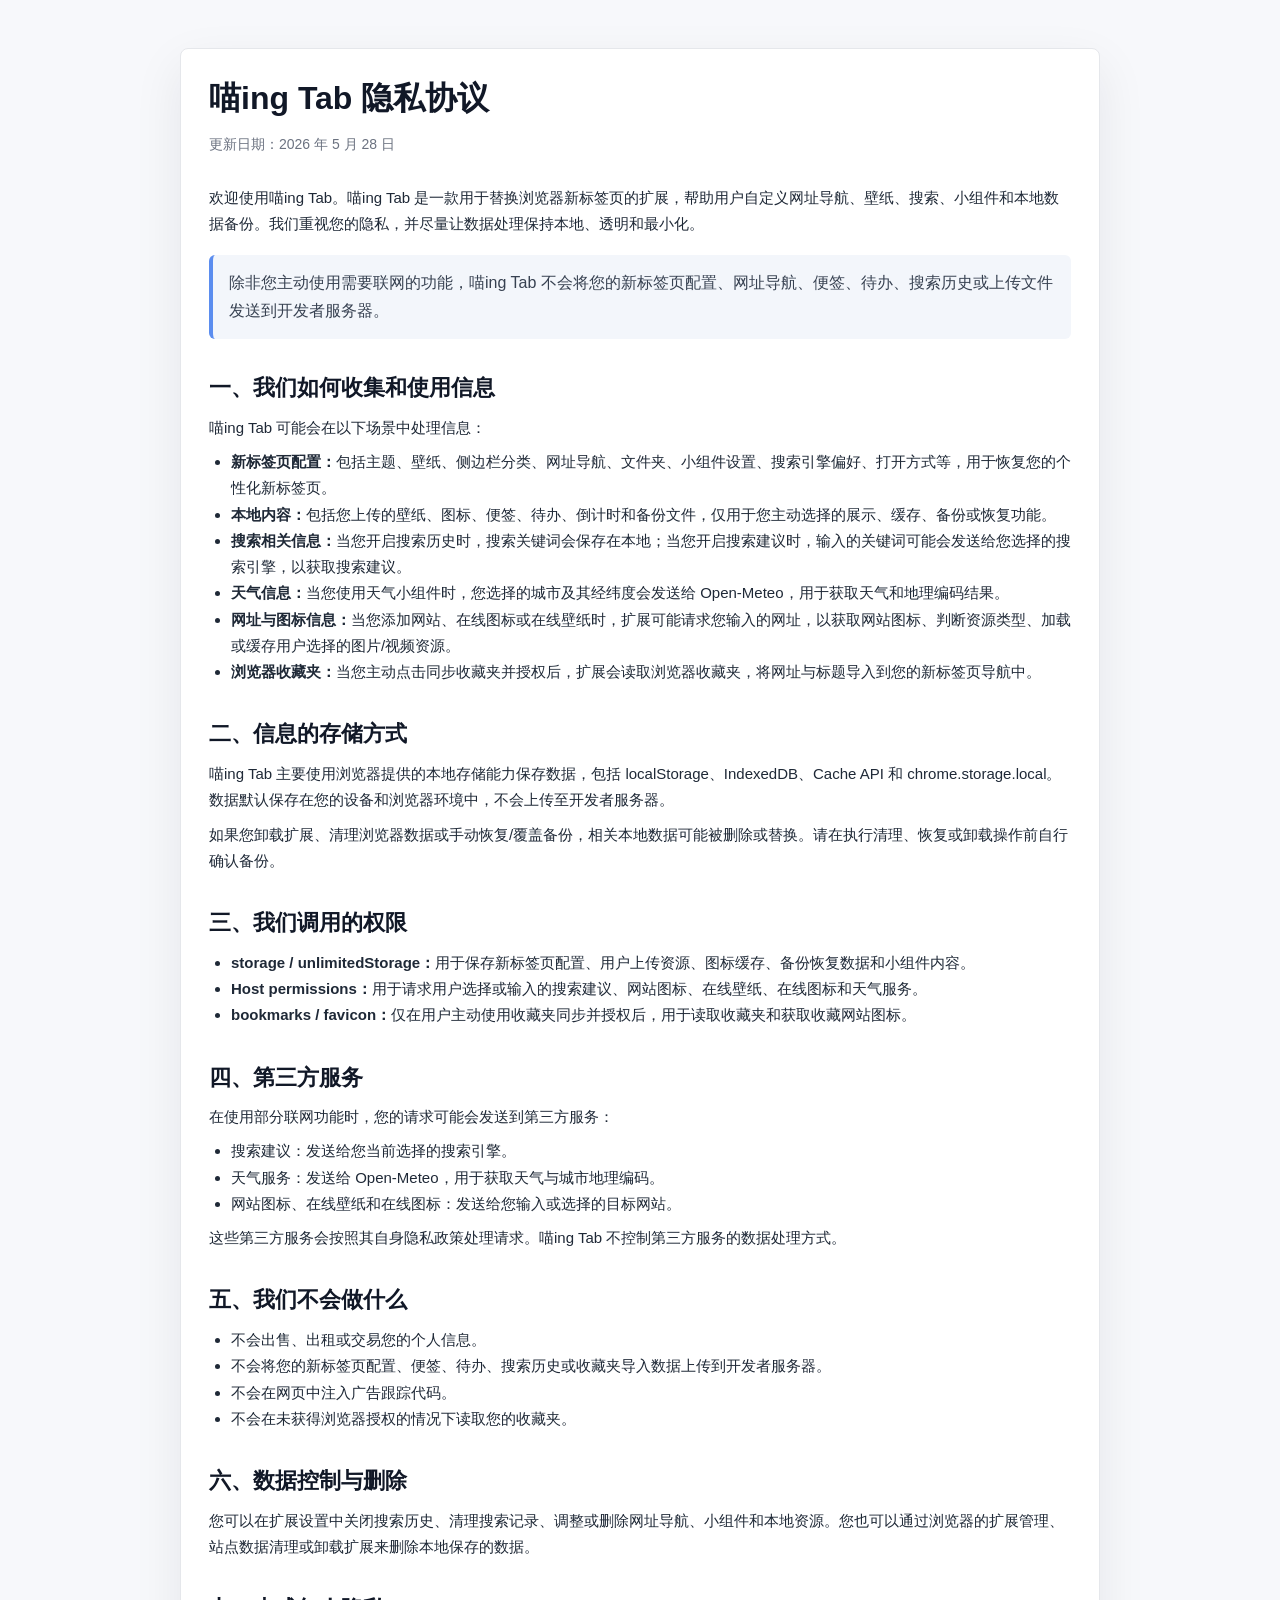
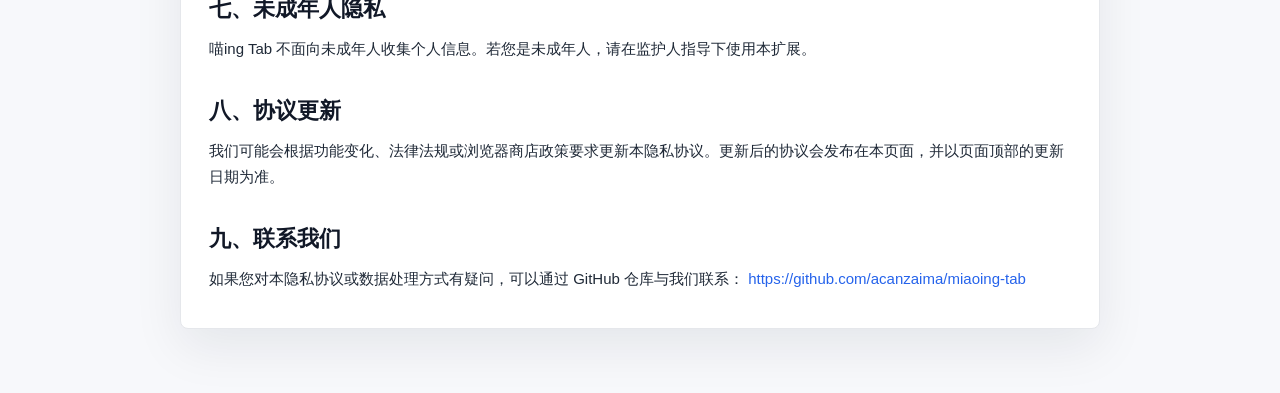
==== docs/privacy.html @ 6ace7cad "update: 添加隐私协议" ====
<!doctype html>
<html lang="zh-CN">
  <head>
    <meta charset="UTF-8" />
    <meta name="viewport" content="width=device-width, initial-scale=1.0" />
    <title>喵ing Tab 隐私协议</title>
    <style>
      :root {
        color: #1f2937;
        background: #f7f8fb;
        font-family:
          -apple-system, BlinkMacSystemFont, "Segoe UI", "PingFang SC", "Microsoft YaHei",
          sans-serif;
        line-height: 1.75;
      }

      * {
        box-sizing: border-box;
      }

      body {
        margin: 0;
      }

      main {
        width: min(920px, calc(100% - 32px));
        margin: 0 auto;
        padding: 48px 0 64px;
      }

      h1,
      h2,
      h3 {
        color: #111827;
        line-height: 1.35;
      }

      h1 {
        margin: 0 0 12px;
        font-size: 32px;
      }

      h2 {
        margin: 34px 0 12px;
        font-size: 22px;
      }

      h3 {
        margin: 24px 0 8px;
        font-size: 17px;
      }

      p,
      li {
        font-size: 15px;
      }

      p {
        margin: 8px 0;
      }

      ul {
        margin: 8px 0 0;
        padding-left: 22px;
      }

      a {
        color: #2563eb;
        text-decoration: none;
      }

      a:hover {
        text-decoration: underline;
      }

      .meta {
        margin-bottom: 28px;
        color: #6b7280;
        font-size: 14px;
      }

      .panel {
        padding: 28px;
        background: #fff;
        border: 1px solid #e5e7eb;
        border-radius: 8px;
        box-shadow: 0 18px 50px rgb(15 23 42 / 8%);
      }

      .note {
        padding: 14px 16px;
        margin: 18px 0;
        color: #374151;
        background: #f3f6fb;
        border-left: 4px solid #5b8def;
        border-radius: 6px;
      }
    </style>
  </head>
  <body>
    <main>
      <div class="panel">
        <h1>喵ing Tab 隐私协议</h1>
        <p class="meta">更新日期：2026 年 5 月 28 日</p>

        <p>
          欢迎使用喵ing Tab。喵ing Tab 是一款用于替换浏览器新标签页的扩展，帮助用户自定义网址导航、壁纸、搜索、小组件和本地数据备份。我们重视您的隐私，并尽量让数据处理保持本地、透明和最小化。
        </p>

        <div class="note">
          除非您主动使用需要联网的功能，喵ing Tab 不会将您的新标签页配置、网址导航、便签、待办、搜索历史或上传文件发送到开发者服务器。
        </div>

        <h2>一、我们如何收集和使用信息</h2>
        <p>喵ing Tab 可能会在以下场景中处理信息：</p>
        <ul>
          <li>
            <strong>新标签页配置：</strong>包括主题、壁纸、侧边栏分类、网址导航、文件夹、小组件设置、搜索引擎偏好、打开方式等，用于恢复您的个性化新标签页。
          </li>
          <li>
            <strong>本地内容：</strong>包括您上传的壁纸、图标、便签、待办、倒计时和备份文件，仅用于您主动选择的展示、缓存、备份或恢复功能。
          </li>
          <li>
            <strong>搜索相关信息：</strong>当您开启搜索历史时，搜索关键词会保存在本地；当您开启搜索建议时，输入的关键词可能会发送给您选择的搜索引擎，以获取搜索建议。
          </li>
          <li>
            <strong>天气信息：</strong>当您使用天气小组件时，您选择的城市及其经纬度会发送给 Open-Meteo，用于获取天气和地理编码结果。
          </li>
          <li>
            <strong>网址与图标信息：</strong>当您添加网站、在线图标或在线壁纸时，扩展可能请求您输入的网址，以获取网站图标、判断资源类型、加载或缓存用户选择的图片/视频资源。
          </li>
          <li>
            <strong>浏览器收藏夹：</strong>当您主动点击同步收藏夹并授权后，扩展会读取浏览器收藏夹，将网址与标题导入到您的新标签页导航中。
          </li>
        </ul>

        <h2>二、信息的存储方式</h2>
        <p>
          喵ing Tab 主要使用浏览器提供的本地存储能力保存数据，包括 localStorage、IndexedDB、Cache API 和 chrome.storage.local。数据默认保存在您的设备和浏览器环境中，不会上传至开发者服务器。
        </p>
        <p>
          如果您卸载扩展、清理浏览器数据或手动恢复/覆盖备份，相关本地数据可能被删除或替换。请在执行清理、恢复或卸载操作前自行确认备份。
        </p>

        <h2>三、我们调用的权限</h2>
        <ul>
          <li>
            <strong>storage / unlimitedStorage：</strong>用于保存新标签页配置、用户上传资源、图标缓存、备份恢复数据和小组件内容。
          </li>
          <li>
            <strong>Host permissions：</strong>用于请求用户选择或输入的搜索建议、网站图标、在线壁纸、在线图标和天气服务。
          </li>
          <li>
            <strong>bookmarks / favicon：</strong>仅在用户主动使用收藏夹同步并授权后，用于读取收藏夹和获取收藏网站图标。
          </li>
        </ul>

        <h2>四、第三方服务</h2>
        <p>在使用部分联网功能时，您的请求可能会发送到第三方服务：</p>
        <ul>
          <li>搜索建议：发送给您当前选择的搜索引擎。</li>
          <li>天气服务：发送给 Open-Meteo，用于获取天气与城市地理编码。</li>
          <li>网站图标、在线壁纸和在线图标：发送给您输入或选择的目标网站。</li>
        </ul>
        <p>
          这些第三方服务会按照其自身隐私政策处理请求。喵ing Tab 不控制第三方服务的数据处理方式。
        </p>

        <h2>五、我们不会做什么</h2>
        <ul>
          <li>不会出售、出租或交易您的个人信息。</li>
          <li>不会将您的新标签页配置、便签、待办、搜索历史或收藏夹导入数据上传到开发者服务器。</li>
          <li>不会在网页中注入广告跟踪代码。</li>
          <li>不会在未获得浏览器授权的情况下读取您的收藏夹。</li>
        </ul>

        <h2>六、数据控制与删除</h2>
        <p>
          您可以在扩展设置中关闭搜索历史、清理搜索记录、调整或删除网址导航、小组件和本地资源。您也可以通过浏览器的扩展管理、站点数据清理或卸载扩展来删除本地保存的数据。
        </p>

        <h2>七、未成年人隐私</h2>
        <p>
          喵ing Tab 不面向未成年人收集个人信息。若您是未成年人，请在监护人指导下使用本扩展。
        </p>

        <h2>八、协议更新</h2>
        <p>
          我们可能会根据功能变化、法律法规或浏览器商店政策要求更新本隐私协议。更新后的协议会发布在本页面，并以页面顶部的更新日期为准。
        </p>

        <h2>九、联系我们</h2>
        <p>
          如果您对本隐私协议或数据处理方式有疑问，可以通过 GitHub 仓库与我们联系：
          <a href="https://github.com/acanzaima/miaoing-tab" target="_blank" rel="noopener noreferrer"
            >https://github.com/acanzaima/miaoing-tab</a
          >
        </p>
      </div>
    </main>
  </body>
</html>
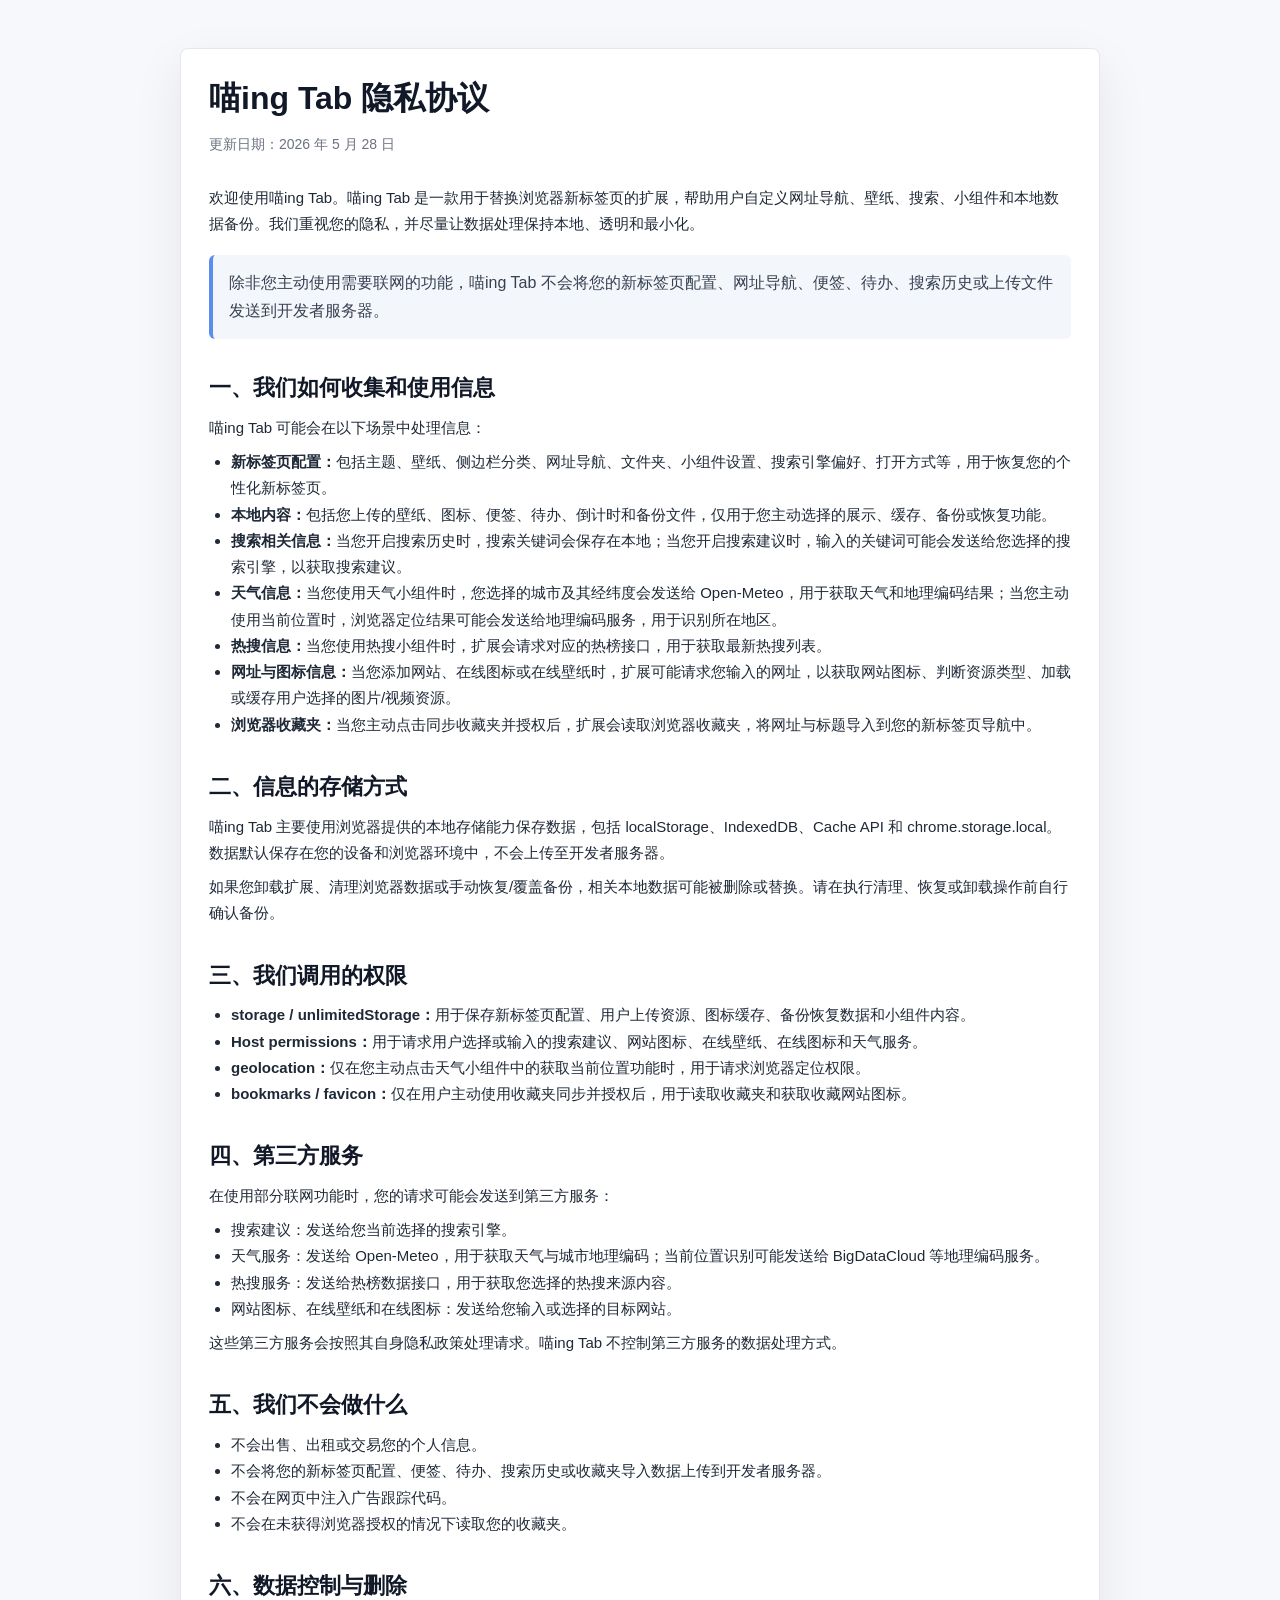
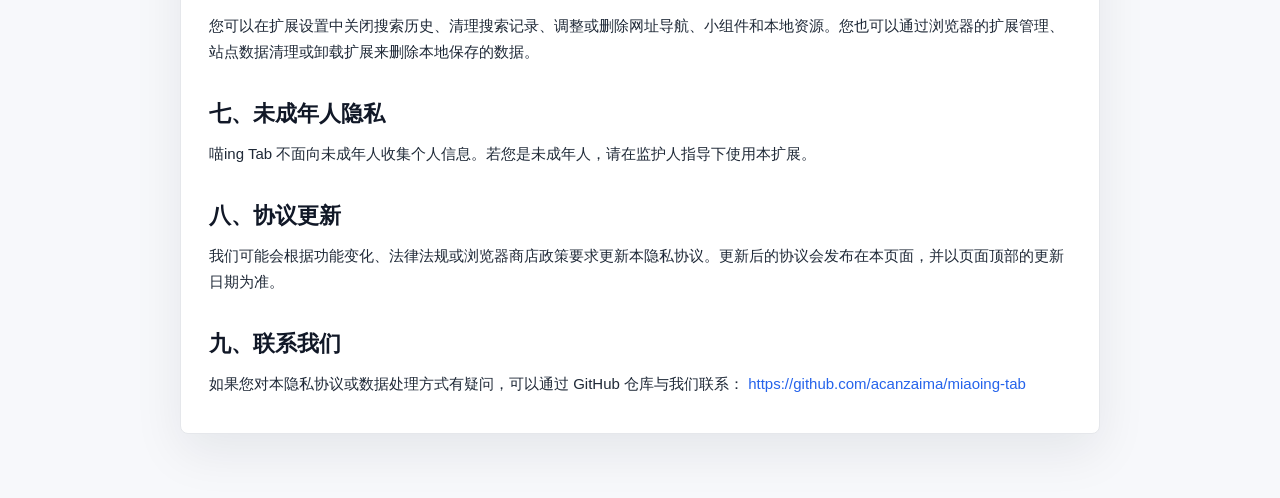
==== commit 02a73491: "release: version 0.0.14" ====
--- a/docs/privacy.html
+++ b/docs/privacy.html
@@ -124,7 +124,10 @@
             <strong>搜索相关信息：</strong>当您开启搜索历史时，搜索关键词会保存在本地；当您开启搜索建议时，输入的关键词可能会发送给您选择的搜索引擎，以获取搜索建议。
           </li>
           <li>
-            <strong>天气信息：</strong>当您使用天气小组件时，您选择的城市及其经纬度会发送给 Open-Meteo，用于获取天气和地理编码结果。
+            <strong>天气信息：</strong>当您使用天气小组件时，您选择的城市及其经纬度会发送给 Open-Meteo，用于获取天气和地理编码结果；当您主动使用当前位置时，浏览器定位结果可能会发送给地理编码服务，用于识别所在地区。
+          </li>
+          <li>
+            <strong>热搜信息：</strong>当您使用热搜小组件时，扩展会请求对应的热榜接口，用于获取最新热搜列表。
           </li>
           <li>
             <strong>网址与图标信息：</strong>当您添加网站、在线图标或在线壁纸时，扩展可能请求您输入的网址，以获取网站图标、判断资源类型、加载或缓存用户选择的图片/视频资源。
@@ -149,6 +152,9 @@
           </li>
           <li>
             <strong>Host permissions：</strong>用于请求用户选择或输入的搜索建议、网站图标、在线壁纸、在线图标和天气服务。
+          </li>
+          <li>
+            <strong>geolocation：</strong>仅在您主动点击天气小组件中的获取当前位置功能时，用于请求浏览器定位权限。
           </li>
           <li>
             <strong>bookmarks / favicon：</strong>仅在用户主动使用收藏夹同步并授权后，用于读取收藏夹和获取收藏网站图标。
@@ -159,7 +165,8 @@
         <p>在使用部分联网功能时，您的请求可能会发送到第三方服务：</p>
         <ul>
           <li>搜索建议：发送给您当前选择的搜索引擎。</li>
-          <li>天气服务：发送给 Open-Meteo，用于获取天气与城市地理编码。</li>
+          <li>天气服务：发送给 Open-Meteo，用于获取天气与城市地理编码；当前位置识别可能发送给 BigDataCloud 等地理编码服务。</li>
+          <li>热搜服务：发送给热榜数据接口，用于获取您选择的热搜来源内容。</li>
           <li>网站图标、在线壁纸和在线图标：发送给您输入或选择的目标网站。</li>
         </ul>
         <p>
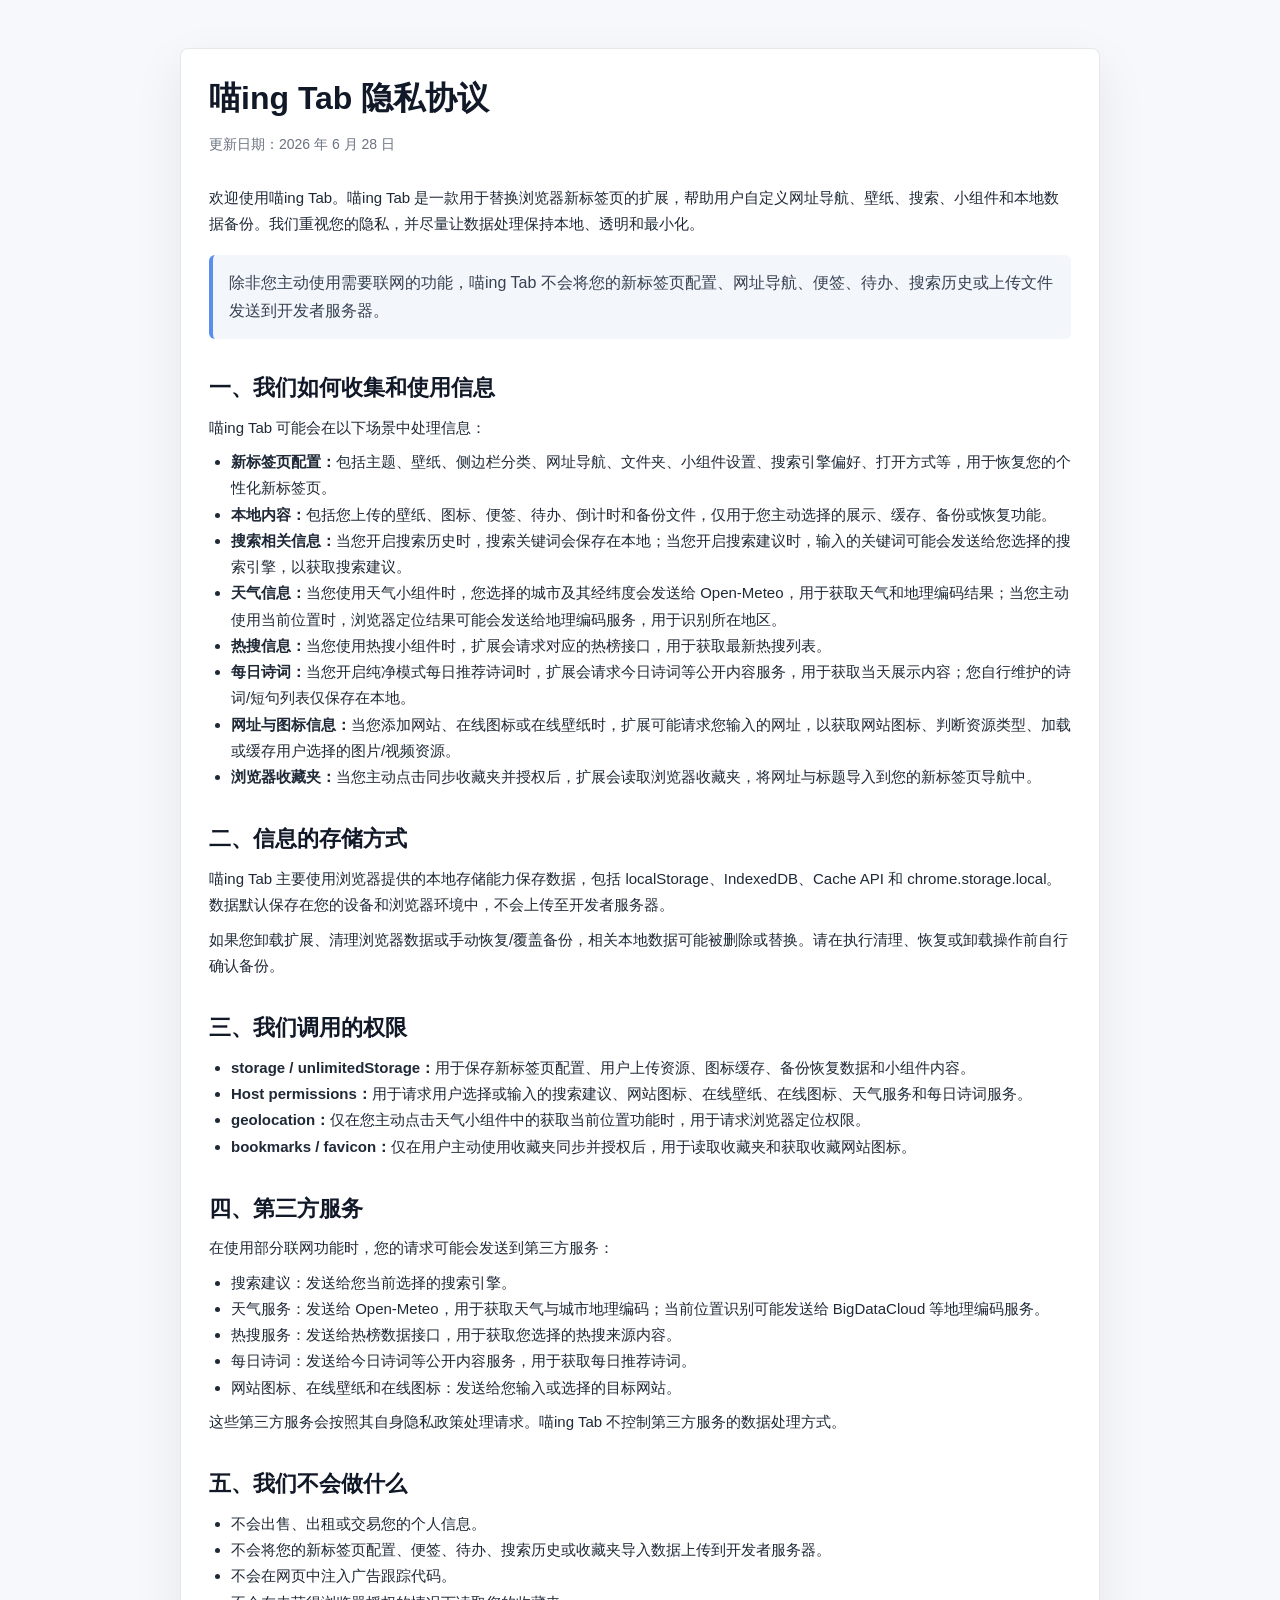
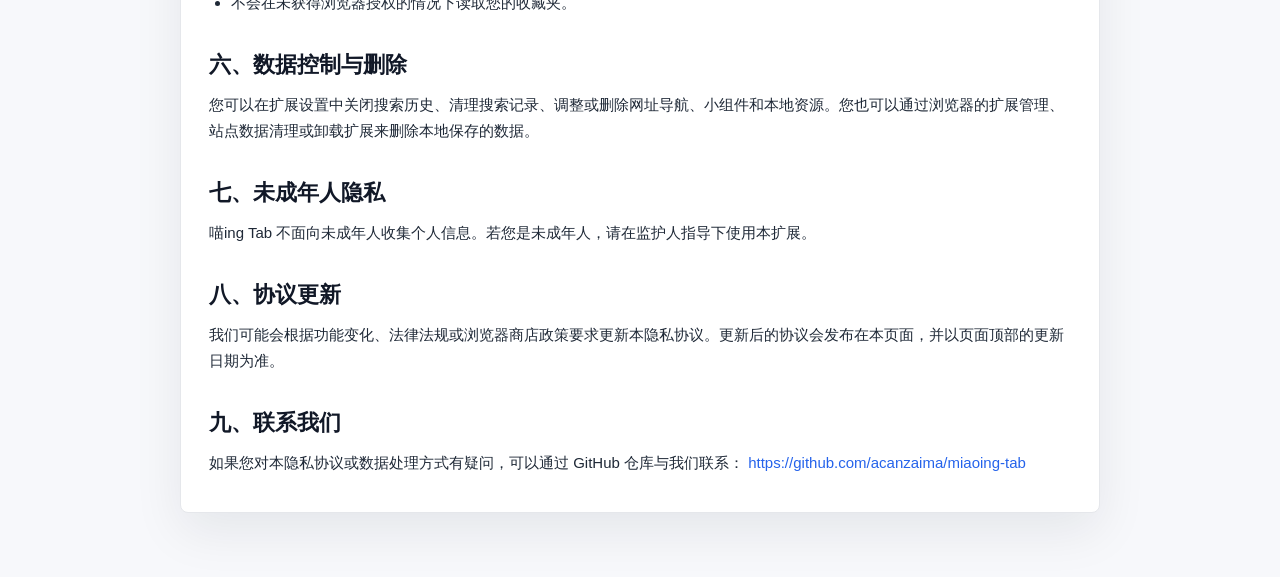
==== commit 5d4ec703: "release: version 0.0.15" ====
--- a/docs/privacy.html
+++ b/docs/privacy.html
@@ -101,7 +101,7 @@
     <main>
       <div class="panel">
         <h1>喵ing Tab 隐私协议</h1>
-        <p class="meta">更新日期：2026 年 5 月 28 日</p>
+        <p class="meta">更新日期：2026 年 6 月 28 日</p>
 
         <p>
           欢迎使用喵ing Tab。喵ing Tab 是一款用于替换浏览器新标签页的扩展，帮助用户自定义网址导航、壁纸、搜索、小组件和本地数据备份。我们重视您的隐私，并尽量让数据处理保持本地、透明和最小化。
@@ -130,6 +130,9 @@
             <strong>热搜信息：</strong>当您使用热搜小组件时，扩展会请求对应的热榜接口，用于获取最新热搜列表。
           </li>
           <li>
+            <strong>每日诗词：</strong>当您开启纯净模式每日推荐诗词时，扩展会请求今日诗词等公开内容服务，用于获取当天展示内容；您自行维护的诗词/短句列表仅保存在本地。
+          </li>
+          <li>
             <strong>网址与图标信息：</strong>当您添加网站、在线图标或在线壁纸时，扩展可能请求您输入的网址，以获取网站图标、判断资源类型、加载或缓存用户选择的图片/视频资源。
           </li>
           <li>
@@ -151,7 +154,7 @@
             <strong>storage / unlimitedStorage：</strong>用于保存新标签页配置、用户上传资源、图标缓存、备份恢复数据和小组件内容。
           </li>
           <li>
-            <strong>Host permissions：</strong>用于请求用户选择或输入的搜索建议、网站图标、在线壁纸、在线图标和天气服务。
+            <strong>Host permissions：</strong>用于请求用户选择或输入的搜索建议、网站图标、在线壁纸、在线图标、天气服务和每日诗词服务。
           </li>
           <li>
             <strong>geolocation：</strong>仅在您主动点击天气小组件中的获取当前位置功能时，用于请求浏览器定位权限。
@@ -167,6 +170,7 @@
           <li>搜索建议：发送给您当前选择的搜索引擎。</li>
           <li>天气服务：发送给 Open-Meteo，用于获取天气与城市地理编码；当前位置识别可能发送给 BigDataCloud 等地理编码服务。</li>
           <li>热搜服务：发送给热榜数据接口，用于获取您选择的热搜来源内容。</li>
+          <li>每日诗词：发送给今日诗词等公开内容服务，用于获取每日推荐诗词。</li>
           <li>网站图标、在线壁纸和在线图标：发送给您输入或选择的目标网站。</li>
         </ul>
         <p>
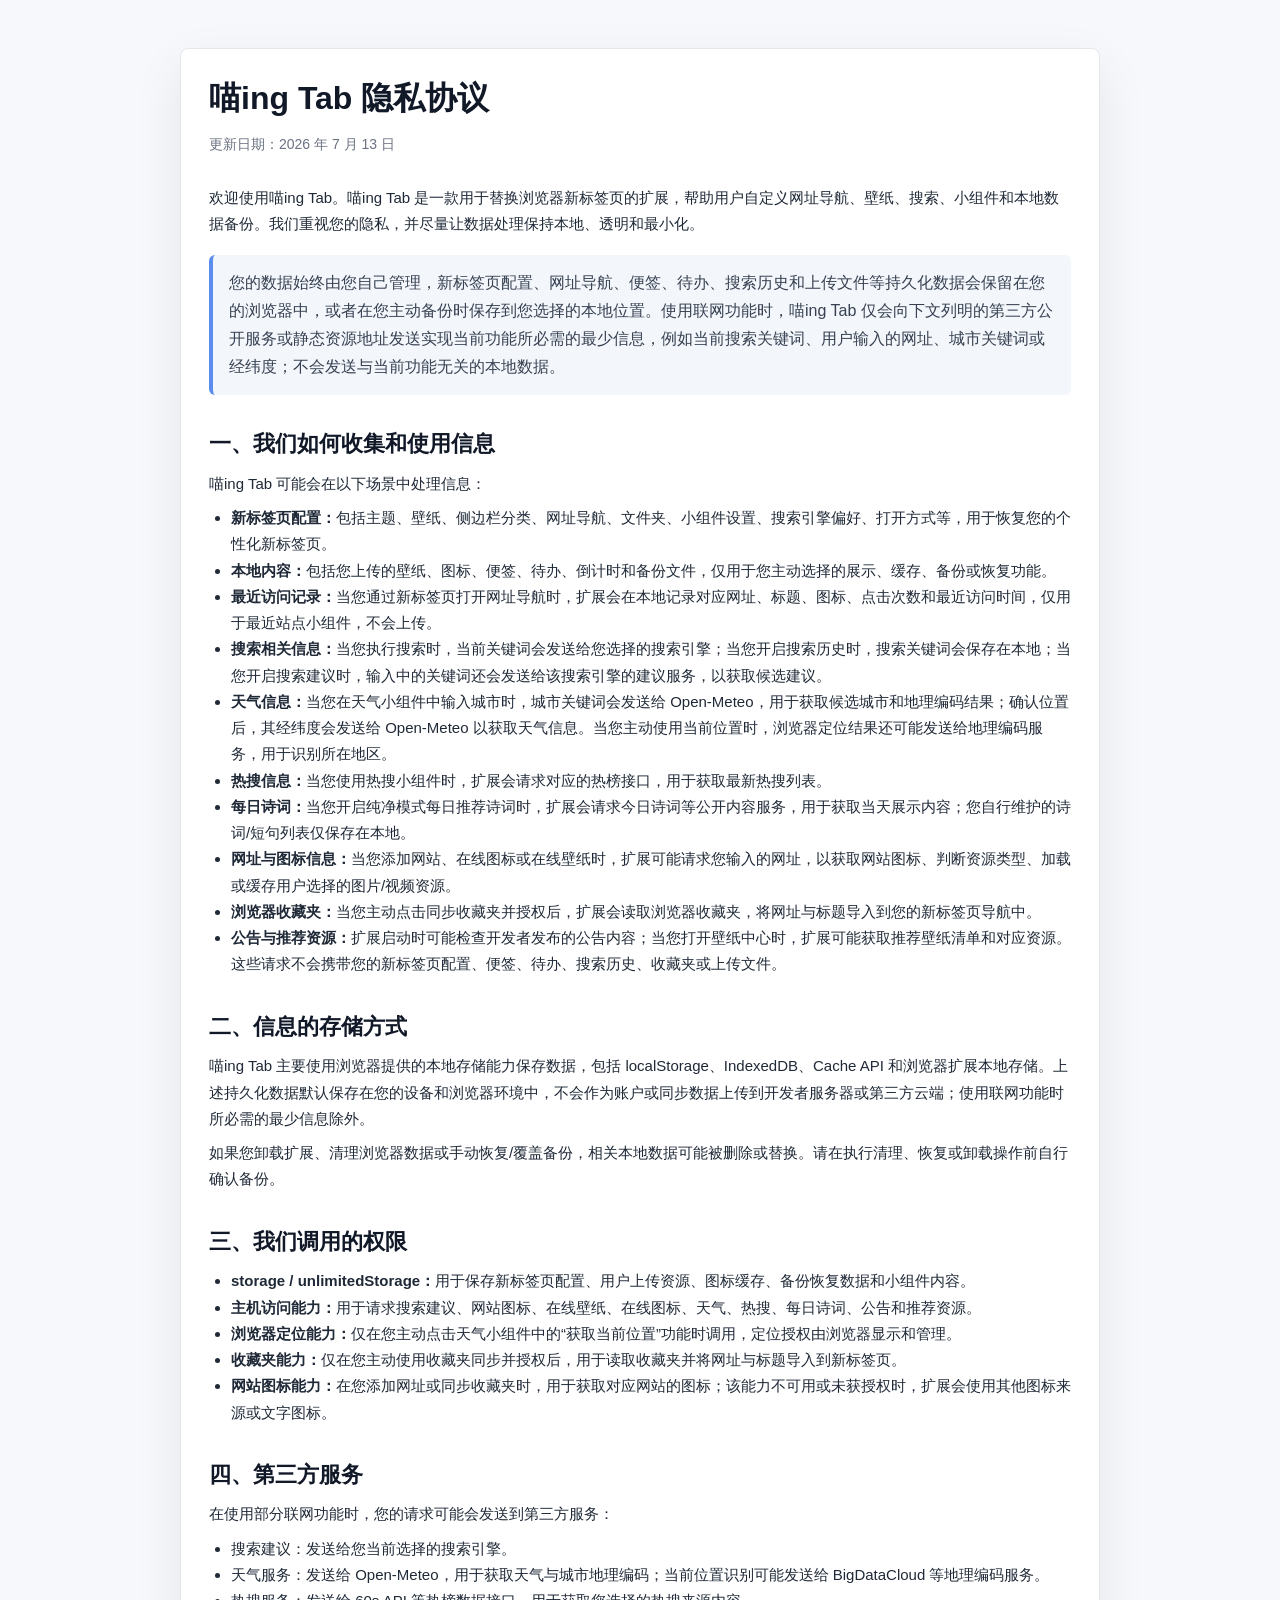
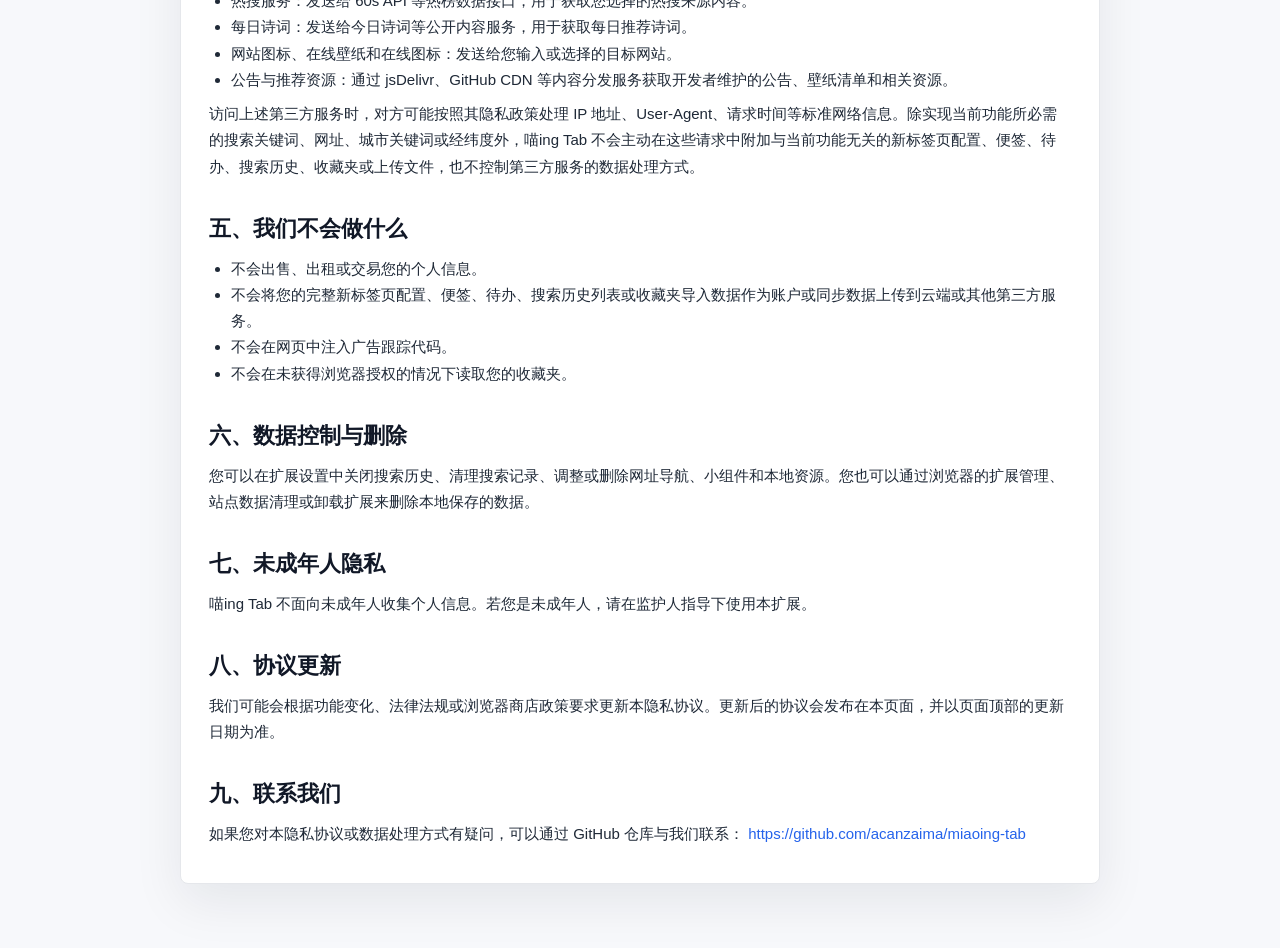
==== commit 08036dbf: "release: version 1.0.0" ====
--- a/docs/privacy.html
+++ b/docs/privacy.html
@@ -101,14 +101,15 @@
     <main>
       <div class="panel">
         <h1>喵ing Tab 隐私协议</h1>
-        <p class="meta">更新日期：2026 年 6 月 28 日</p>
+        <p class="meta">更新日期：2026 年 7 月 13 日</p>
 
         <p>
           欢迎使用喵ing Tab。喵ing Tab 是一款用于替换浏览器新标签页的扩展，帮助用户自定义网址导航、壁纸、搜索、小组件和本地数据备份。我们重视您的隐私，并尽量让数据处理保持本地、透明和最小化。
         </p>
 
         <div class="note">
-          除非您主动使用需要联网的功能，喵ing Tab 不会将您的新标签页配置、网址导航、便签、待办、搜索历史或上传文件发送到开发者服务器。
+          您的数据始终由您自己管理，新标签页配置、网址导航、便签、待办、搜索历史和上传文件等持久化数据会保留在您的浏览器中，或者在您主动备份时保存到您选择的本地位置。使用联网功能时，喵ing Tab
+          仅会向下文列明的第三方公开服务或静态资源地址发送实现当前功能所必需的最少信息，例如当前搜索关键词、用户输入的网址、城市关键词或经纬度；不会发送与当前功能无关的本地数据。
         </div>
 
         <h2>一、我们如何收集和使用信息</h2>
@@ -121,10 +122,14 @@
             <strong>本地内容：</strong>包括您上传的壁纸、图标、便签、待办、倒计时和备份文件，仅用于您主动选择的展示、缓存、备份或恢复功能。
           </li>
           <li>
-            <strong>搜索相关信息：</strong>当您开启搜索历史时，搜索关键词会保存在本地；当您开启搜索建议时，输入的关键词可能会发送给您选择的搜索引擎，以获取搜索建议。
-          </li>
-          <li>
-            <strong>天气信息：</strong>当您使用天气小组件时，您选择的城市及其经纬度会发送给 Open-Meteo，用于获取天气和地理编码结果；当您主动使用当前位置时，浏览器定位结果可能会发送给地理编码服务，用于识别所在地区。
+            <strong>最近访问记录：</strong>当您通过新标签页打开网址导航时，扩展会在本地记录对应网址、标题、图标、点击次数和最近访问时间，仅用于最近站点小组件，不会上传。
+          </li>
+          <li>
+            <strong>搜索相关信息：</strong>当您执行搜索时，当前关键词会发送给您选择的搜索引擎；当您开启搜索历史时，搜索关键词会保存在本地；当您开启搜索建议时，输入中的关键词还会发送给该搜索引擎的建议服务，以获取候选建议。
+          </li>
+          <li>
+            <strong>天气信息：</strong>当您在天气小组件中输入城市时，城市关键词会发送给 Open-Meteo，用于获取候选城市和地理编码结果；确认位置后，其经纬度会发送给 Open-Meteo
+            以获取天气信息。当您主动使用当前位置时，浏览器定位结果还可能发送给地理编码服务，用于识别所在地区。
           </li>
           <li>
             <strong>热搜信息：</strong>当您使用热搜小组件时，扩展会请求对应的热榜接口，用于获取最新热搜列表。
@@ -138,11 +143,15 @@
           <li>
             <strong>浏览器收藏夹：</strong>当您主动点击同步收藏夹并授权后，扩展会读取浏览器收藏夹，将网址与标题导入到您的新标签页导航中。
           </li>
+          <li>
+            <strong>公告与推荐资源：</strong>扩展启动时可能检查开发者发布的公告内容；当您打开壁纸中心时，扩展可能获取推荐壁纸清单和对应资源。这些请求不会携带您的新标签页配置、便签、待办、搜索历史、收藏夹或上传文件。
+          </li>
         </ul>
 
         <h2>二、信息的存储方式</h2>
         <p>
-          喵ing Tab 主要使用浏览器提供的本地存储能力保存数据，包括 localStorage、IndexedDB、Cache API 和 chrome.storage.local。数据默认保存在您的设备和浏览器环境中，不会上传至开发者服务器。
+          喵ing Tab 主要使用浏览器提供的本地存储能力保存数据，包括 localStorage、IndexedDB、Cache API
+          和浏览器扩展本地存储。上述持久化数据默认保存在您的设备和浏览器环境中，不会作为账户或同步数据上传到开发者服务器或第三方云端；使用联网功能时所必需的最少信息除外。
         </p>
         <p>
           如果您卸载扩展、清理浏览器数据或手动恢复/覆盖备份，相关本地数据可能被删除或替换。请在执行清理、恢复或卸载操作前自行确认备份。
@@ -154,13 +163,16 @@
             <strong>storage / unlimitedStorage：</strong>用于保存新标签页配置、用户上传资源、图标缓存、备份恢复数据和小组件内容。
           </li>
           <li>
-            <strong>Host permissions：</strong>用于请求用户选择或输入的搜索建议、网站图标、在线壁纸、在线图标、天气服务和每日诗词服务。
-          </li>
-          <li>
-            <strong>geolocation：</strong>仅在您主动点击天气小组件中的获取当前位置功能时，用于请求浏览器定位权限。
-          </li>
-          <li>
-            <strong>bookmarks / favicon：</strong>仅在用户主动使用收藏夹同步并授权后，用于读取收藏夹和获取收藏网站图标。
+            <strong>主机访问能力：</strong>用于请求搜索建议、网站图标、在线壁纸、在线图标、天气、热搜、每日诗词、公告和推荐资源。
+          </li>
+          <li>
+            <strong>浏览器定位能力：</strong>仅在您主动点击天气小组件中的“获取当前位置”功能时调用，定位授权由浏览器显示和管理。
+          </li>
+          <li>
+            <strong>收藏夹能力：</strong>仅在您主动使用收藏夹同步并授权后，用于读取收藏夹并将网址与标题导入到新标签页。
+          </li>
+          <li>
+            <strong>网站图标能力：</strong>在您添加网址或同步收藏夹时，用于获取对应网站的图标；该能力不可用或未获授权时，扩展会使用其他图标来源或文字图标。
           </li>
         </ul>
 
@@ -169,18 +181,20 @@
         <ul>
           <li>搜索建议：发送给您当前选择的搜索引擎。</li>
           <li>天气服务：发送给 Open-Meteo，用于获取天气与城市地理编码；当前位置识别可能发送给 BigDataCloud 等地理编码服务。</li>
-          <li>热搜服务：发送给热榜数据接口，用于获取您选择的热搜来源内容。</li>
+          <li>热搜服务：发送给 60s API 等热榜数据接口，用于获取您选择的热搜来源内容。</li>
           <li>每日诗词：发送给今日诗词等公开内容服务，用于获取每日推荐诗词。</li>
           <li>网站图标、在线壁纸和在线图标：发送给您输入或选择的目标网站。</li>
-        </ul>
-        <p>
-          这些第三方服务会按照其自身隐私政策处理请求。喵ing Tab 不控制第三方服务的数据处理方式。
+          <li>公告与推荐资源：通过 jsDelivr、GitHub CDN 等内容分发服务获取开发者维护的公告、壁纸清单和相关资源。</li>
+        </ul>
+        <p>
+          访问上述第三方服务时，对方可能按照其隐私政策处理 IP 地址、User-Agent、请求时间等标准网络信息。除实现当前功能所必需的搜索关键词、网址、城市关键词或经纬度外，喵ing Tab
+          不会主动在这些请求中附加与当前功能无关的新标签页配置、便签、待办、搜索历史、收藏夹或上传文件，也不控制第三方服务的数据处理方式。
         </p>
 
         <h2>五、我们不会做什么</h2>
         <ul>
           <li>不会出售、出租或交易您的个人信息。</li>
-          <li>不会将您的新标签页配置、便签、待办、搜索历史或收藏夹导入数据上传到开发者服务器。</li>
+          <li>不会将您的完整新标签页配置、便签、待办、搜索历史列表或收藏夹导入数据作为账户或同步数据上传到云端或其他第三方服务。</li>
           <li>不会在网页中注入广告跟踪代码。</li>
           <li>不会在未获得浏览器授权的情况下读取您的收藏夹。</li>
         </ul>
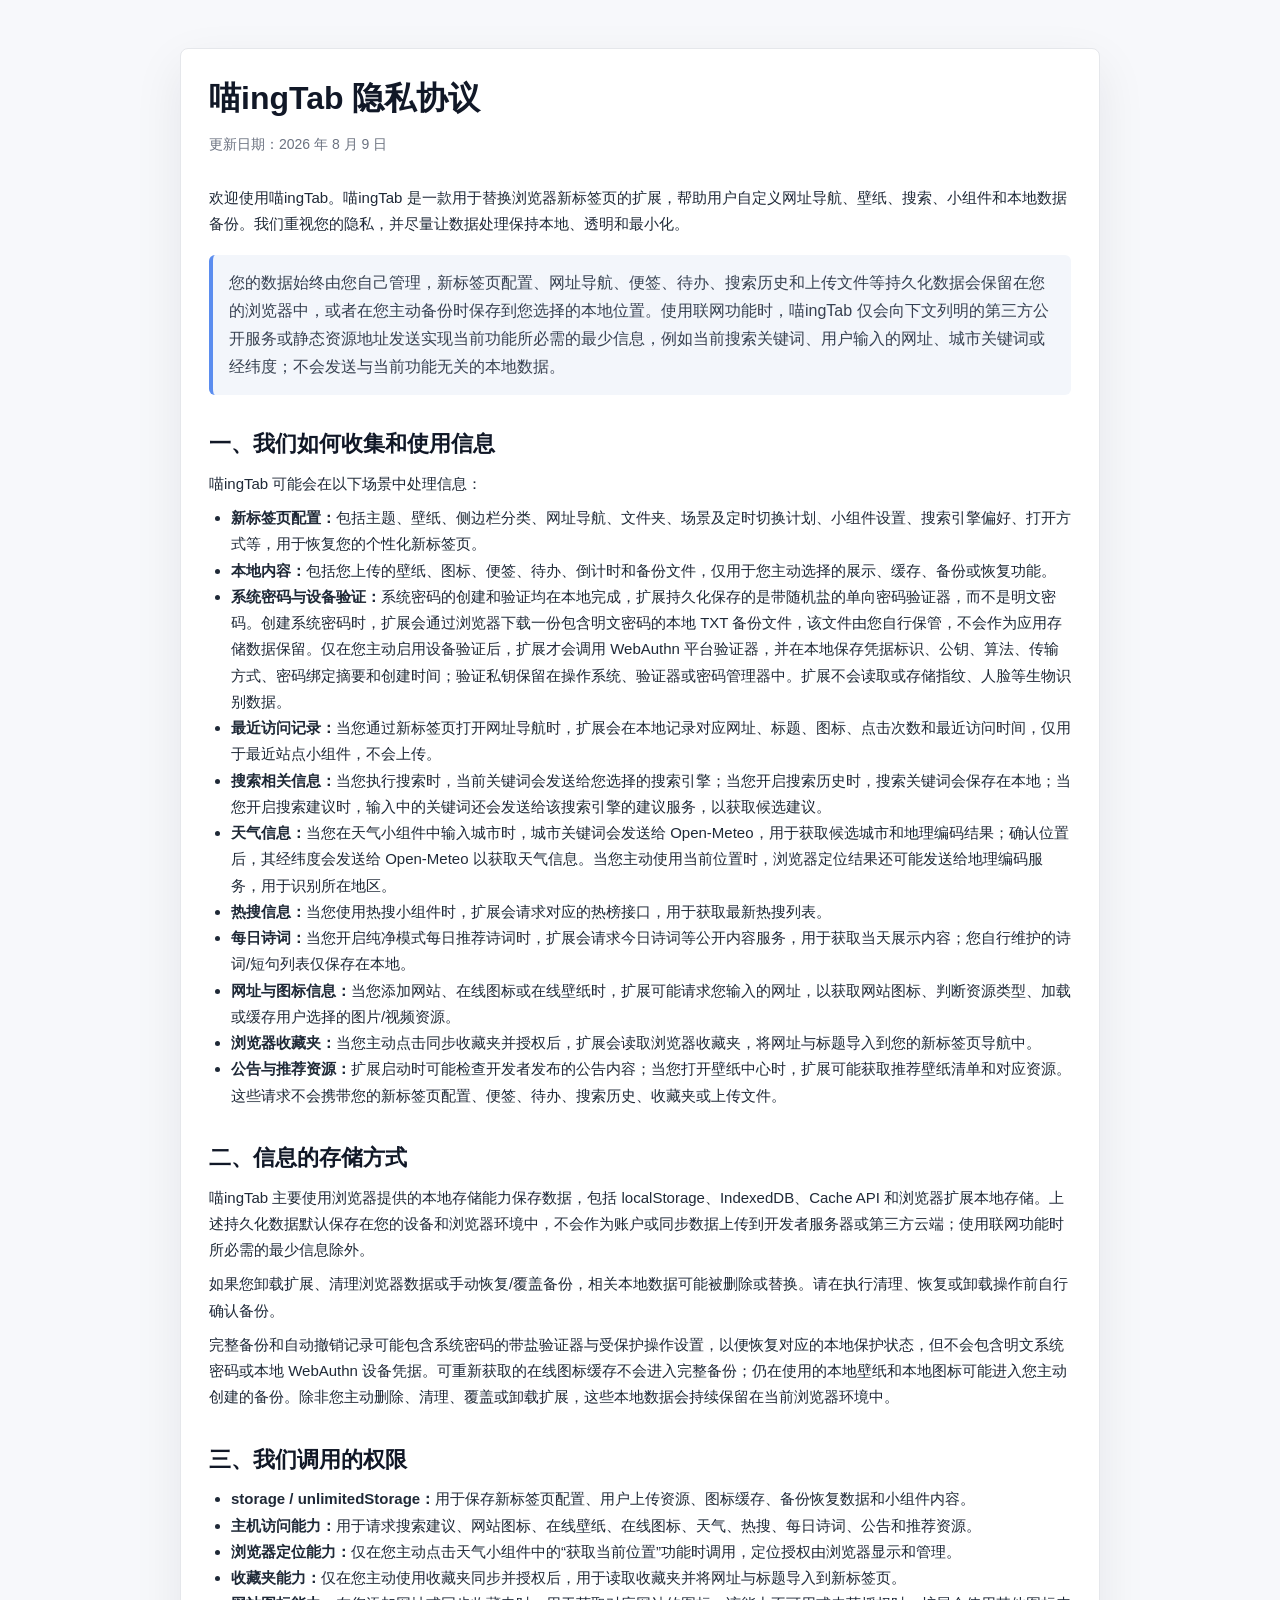
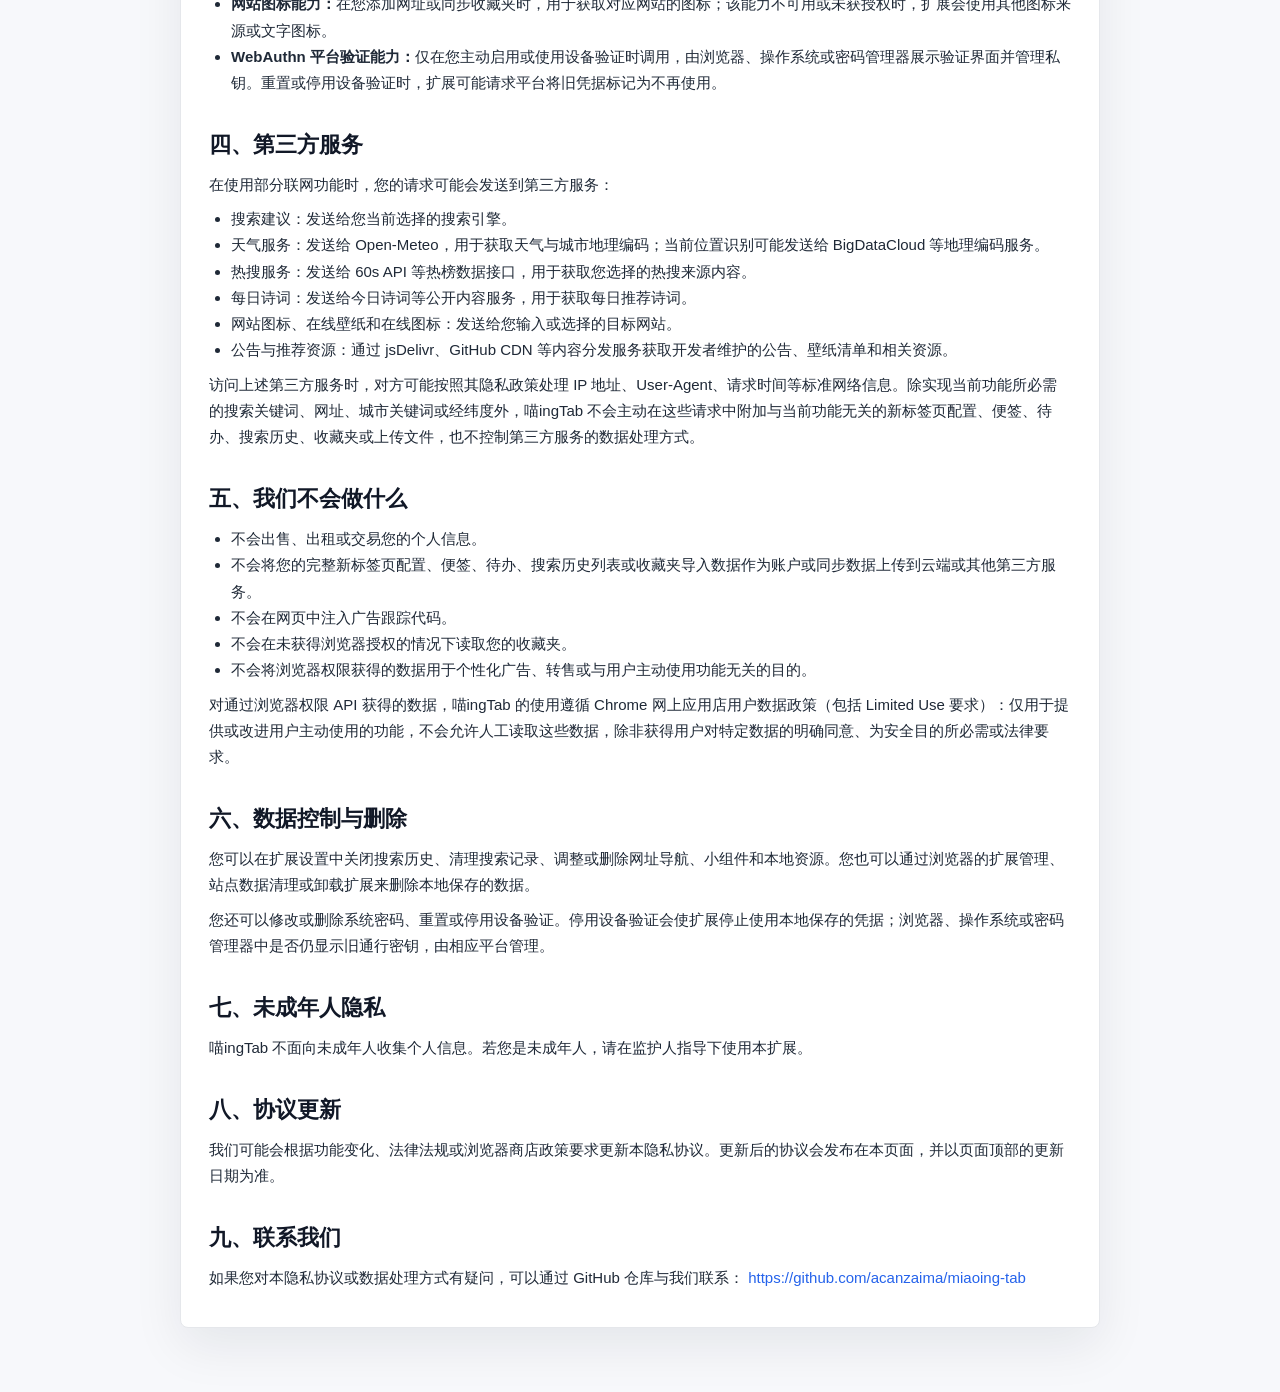
==== commit e2606de3: "release: version 1.2.0" ====
--- a/docs/privacy.html
+++ b/docs/privacy.html
@@ -3,7 +3,7 @@
   <head>
     <meta charset="UTF-8" />
     <meta name="viewport" content="width=device-width, initial-scale=1.0" />
-    <title>喵ing Tab 隐私协议</title>
+    <title>喵ingTab 隐私协议</title>
     <style>
       :root {
         color: #1f2937;
@@ -100,26 +100,31 @@
   <body>
     <main>
       <div class="panel">
-        <h1>喵ing Tab 隐私协议</h1>
-        <p class="meta">更新日期：2026 年 7 月 13 日</p>
-
-        <p>
-          欢迎使用喵ing Tab。喵ing Tab 是一款用于替换浏览器新标签页的扩展，帮助用户自定义网址导航、壁纸、搜索、小组件和本地数据备份。我们重视您的隐私，并尽量让数据处理保持本地、透明和最小化。
+        <h1>喵ingTab 隐私协议</h1>
+        <p class="meta">更新日期：2026 年 8 月 9 日</p>
+
+        <p>
+          欢迎使用喵ingTab。喵ingTab 是一款用于替换浏览器新标签页的扩展，帮助用户自定义网址导航、壁纸、搜索、小组件和本地数据备份。我们重视您的隐私，并尽量让数据处理保持本地、透明和最小化。
         </p>
 
         <div class="note">
-          您的数据始终由您自己管理，新标签页配置、网址导航、便签、待办、搜索历史和上传文件等持久化数据会保留在您的浏览器中，或者在您主动备份时保存到您选择的本地位置。使用联网功能时，喵ing Tab
+          您的数据始终由您自己管理，新标签页配置、网址导航、便签、待办、搜索历史和上传文件等持久化数据会保留在您的浏览器中，或者在您主动备份时保存到您选择的本地位置。使用联网功能时，喵ingTab
           仅会向下文列明的第三方公开服务或静态资源地址发送实现当前功能所必需的最少信息，例如当前搜索关键词、用户输入的网址、城市关键词或经纬度；不会发送与当前功能无关的本地数据。
         </div>
 
         <h2>一、我们如何收集和使用信息</h2>
-        <p>喵ing Tab 可能会在以下场景中处理信息：</p>
-        <ul>
-          <li>
-            <strong>新标签页配置：</strong>包括主题、壁纸、侧边栏分类、网址导航、文件夹、小组件设置、搜索引擎偏好、打开方式等，用于恢复您的个性化新标签页。
+        <p>喵ingTab 可能会在以下场景中处理信息：</p>
+        <ul>
+          <li>
+            <strong>新标签页配置：</strong>包括主题、壁纸、侧边栏分类、网址导航、文件夹、场景及定时切换计划、小组件设置、搜索引擎偏好、打开方式等，用于恢复您的个性化新标签页。
           </li>
           <li>
             <strong>本地内容：</strong>包括您上传的壁纸、图标、便签、待办、倒计时和备份文件，仅用于您主动选择的展示、缓存、备份或恢复功能。
+          </li>
+          <li>
+            <strong>系统密码与设备验证：</strong>系统密码的创建和验证均在本地完成，扩展持久化保存的是带随机盐的单向密码验证器，而不是明文密码。创建系统密码时，扩展会通过浏览器下载一份包含明文密码的本地 TXT
+            备份文件，该文件由您自行保管，不会作为应用存储数据保留。仅在您主动启用设备验证后，扩展才会调用 WebAuthn
+            平台验证器，并在本地保存凭据标识、公钥、算法、传输方式、密码绑定摘要和创建时间；验证私钥保留在操作系统、验证器或密码管理器中。扩展不会读取或存储指纹、人脸等生物识别数据。
           </li>
           <li>
             <strong>最近访问记录：</strong>当您通过新标签页打开网址导航时，扩展会在本地记录对应网址、标题、图标、点击次数和最近访问时间，仅用于最近站点小组件，不会上传。
@@ -150,12 +155,16 @@
 
         <h2>二、信息的存储方式</h2>
         <p>
-          喵ing Tab 主要使用浏览器提供的本地存储能力保存数据，包括 localStorage、IndexedDB、Cache API
+          喵ingTab 主要使用浏览器提供的本地存储能力保存数据，包括 localStorage、IndexedDB、Cache API
           和浏览器扩展本地存储。上述持久化数据默认保存在您的设备和浏览器环境中，不会作为账户或同步数据上传到开发者服务器或第三方云端；使用联网功能时所必需的最少信息除外。
         </p>
         <p>
           如果您卸载扩展、清理浏览器数据或手动恢复/覆盖备份，相关本地数据可能被删除或替换。请在执行清理、恢复或卸载操作前自行确认备份。
         </p>
+        <p>
+          完整备份和自动撤销记录可能包含系统密码的带盐验证器与受保护操作设置，以便恢复对应的本地保护状态，但不会包含明文系统密码或本地 WebAuthn
+          设备凭据。可重新获取的在线图标缓存不会进入完整备份；仍在使用的本地壁纸和本地图标可能进入您主动创建的备份。除非您主动删除、清理、覆盖或卸载扩展，这些本地数据会持续保留在当前浏览器环境中。
+        </p>
 
         <h2>三、我们调用的权限</h2>
         <ul>
@@ -173,6 +182,9 @@
           </li>
           <li>
             <strong>网站图标能力：</strong>在您添加网址或同步收藏夹时，用于获取对应网站的图标；该能力不可用或未获授权时，扩展会使用其他图标来源或文字图标。
+          </li>
+          <li>
+            <strong>WebAuthn 平台验证能力：</strong>仅在您主动启用或使用设备验证时调用，由浏览器、操作系统或密码管理器展示验证界面并管理私钥。重置或停用设备验证时，扩展可能请求平台将旧凭据标记为不再使用。
           </li>
         </ul>
 
@@ -187,7 +199,7 @@
           <li>公告与推荐资源：通过 jsDelivr、GitHub CDN 等内容分发服务获取开发者维护的公告、壁纸清单和相关资源。</li>
         </ul>
         <p>
-          访问上述第三方服务时，对方可能按照其隐私政策处理 IP 地址、User-Agent、请求时间等标准网络信息。除实现当前功能所必需的搜索关键词、网址、城市关键词或经纬度外，喵ing Tab
+          访问上述第三方服务时，对方可能按照其隐私政策处理 IP 地址、User-Agent、请求时间等标准网络信息。除实现当前功能所必需的搜索关键词、网址、城市关键词或经纬度外，喵ingTab
           不会主动在这些请求中附加与当前功能无关的新标签页配置、便签、待办、搜索历史、收藏夹或上传文件，也不控制第三方服务的数据处理方式。
         </p>
 
@@ -197,16 +209,24 @@
           <li>不会将您的完整新标签页配置、便签、待办、搜索历史列表或收藏夹导入数据作为账户或同步数据上传到云端或其他第三方服务。</li>
           <li>不会在网页中注入广告跟踪代码。</li>
           <li>不会在未获得浏览器授权的情况下读取您的收藏夹。</li>
-        </ul>
+          <li>不会将浏览器权限获得的数据用于个性化广告、转售或与用户主动使用功能无关的目的。</li>
+        </ul>
+        <p>
+          对通过浏览器权限 API 获得的数据，喵ingTab 的使用遵循 Chrome 网上应用店用户数据政策（包括 Limited Use
+          要求）：仅用于提供或改进用户主动使用的功能，不会允许人工读取这些数据，除非获得用户对特定数据的明确同意、为安全目的所必需或法律要求。
+        </p>
 
         <h2>六、数据控制与删除</h2>
         <p>
           您可以在扩展设置中关闭搜索历史、清理搜索记录、调整或删除网址导航、小组件和本地资源。您也可以通过浏览器的扩展管理、站点数据清理或卸载扩展来删除本地保存的数据。
         </p>
+        <p>
+          您还可以修改或删除系统密码、重置或停用设备验证。停用设备验证会使扩展停止使用本地保存的凭据；浏览器、操作系统或密码管理器中是否仍显示旧通行密钥，由相应平台管理。
+        </p>
 
         <h2>七、未成年人隐私</h2>
         <p>
-          喵ing Tab 不面向未成年人收集个人信息。若您是未成年人，请在监护人指导下使用本扩展。
+          喵ingTab 不面向未成年人收集个人信息。若您是未成年人，请在监护人指导下使用本扩展。
         </p>
 
         <h2>八、协议更新</h2>
